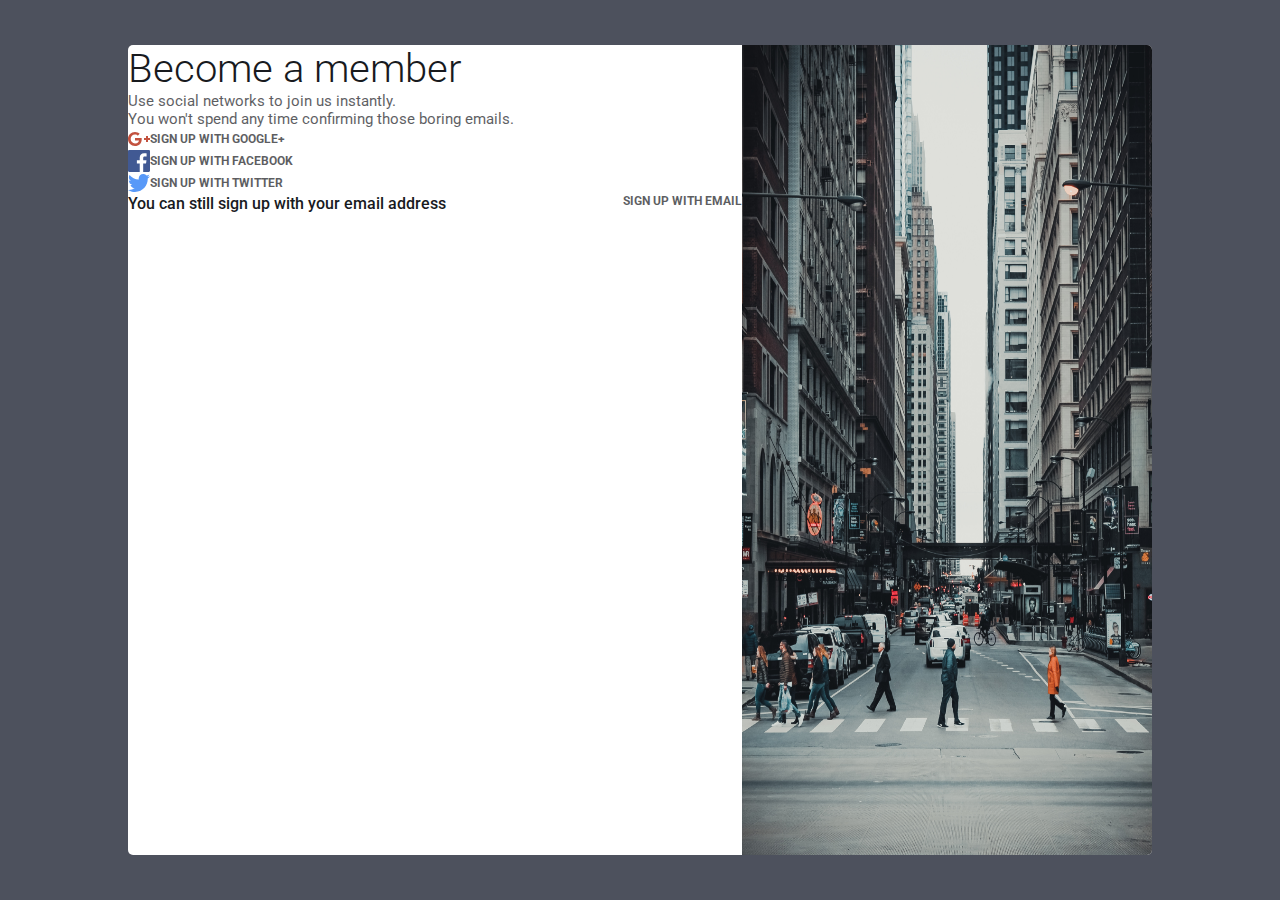
==== loop1-step6/index.html @ c2a6b4ab "Added loop1-step6 (WIP)" ====
<!DOCTYPE html>
<html lang="en">
<head>
  <meta charset="UTF-8">
  <meta name="viewport" content="width=device-width, initial-scale=1.0">
  <meta http-equiv="X-UA-Compatible" content="ie=edge">
  <title>Loop 1 - Step 6</title>
  <link href="https://fonts.googleapis.com/css?family=Roboto:300,400,500,700" rel="stylesheet">
  <link rel="stylesheet" href="./css/styles.css" />
</head>
<body>

  <main class="main-container">

    <div class="register-card">

      <div class="register-card__left">
        <h1 class="register-card__heading">Become a member</h1>
        <p class="register-card__paragraph">
          Use social networks to join us instantly.<br>
          You won't spend any time confirming those boring emails.
        </p>
        <nav class="register-card__socials">
          <a href="">
            <div class="register-card__social" aria-label="Register with google+">
              <img src="./img/googleplus.svg" alt="" class="register-card__social__icon">
              <p class="register-card__social__text">Sign up with google+</p>
            </div>
          </a>
          <a href="">
            <div class="register-card__social" aria-label="Register with facebook">
              <img src="./img/facebook.svg" alt="" class="register-card__social__icon">
              <p class="register-card__social__text">Sign up with facebook</p>
            </div>
          </a>
          <a href="">
            <div class="register-card__social" aria-label="Register with twitter">
              <img src="./img/twitter.svg" alt="" class="register-card__social__icon">
              <p class="register-card__social__text">Sign up with twitter</p>
            </div>
          </a>
        </nav>
        <div class="register-card__emails">
          <p class="register-card__reminder">You can still sign up with your email address</p>
          <a href="#" class="register-card__email" aria-label="Register with email">Sign up with email</a>
        </div>
      </div>

      <aside class="register-card__right">
        <img src="./img/side.jpg" alt="crosswalk in a city" class="register-card__image">
      </aside>

    </div>

  </main>

</body>
</html>
---- loop1-step6/css/styles.css ----
:root {
  --color-background: #4d515d;
  --color-primary: #181a1e;
  --fw-light: 300;
  --fw-regular: 400;
  --fw-medium: 500;
  --fw-bold: 700;
  --ff-primary: "Roboto", sans-serif;
}

*,
*::before,
*::after {
  box-sizing: border-box;
  margin: 0;
  padding: 0;
}

body {
  min-height: 100vh;
  min-width: 100vw;
}

a {
  text-decoration: none;
  color: inherit;
}

img {
  max-width: 100%;
}

.main-container {
  background: var(--color-background);
  width: 100vw;
  height: 100vh;
  display: grid;
  place-items: center;
}

.register-card {
  background-color: #fff;
  width: 80vw;
  height: 90vh;
  border-radius: 5px;
  color: var(--color-primary);
  font-family: var(--ff-primary);
  display: flex;
  flex-direction: row;
  overflow: hidden;
}
.register-card__left {
  display: flex;
  flex-direction: column;
  width: 60%;
}
.register-card__right {
  width: 40%;
}
.register-card__heading {
  font-size: 2.5rem;
  font-weight: var(--fw-light);
}
.register-card__paragraph {
  font-size: 0.9375rem;
  font-weight: var(--fw-regular);
  opacity: 0.7;
}
.register-card__socials {
  display: flex;
  flex-direction: column;
}
.register-card__social {
  display: flex;
  flex-direction: row;
  align-items: center;
}
.register-card__social__icon {
  width: 22px;
  height: 22px;
}
.register-card__social__text {
  text-transform: uppercase;
  font-weight: var(--fw-bold);
  opacity: 0.7;
  font-size: 0.75rem;
}
.register-card__emails {
  display: flex;
}
.register-card__reminder {
  font-weight: var(--fw-medium);
}
.register-card__email {
  margin-left: auto;
  text-transform: uppercase;
  font-weight: var(--fw-bold);
  opacity: 0.7;
  font-size: 0.75rem;
}
.register-card__image {
  width: 100%;
  height: 100%;
}/*# sourceMappingURL=styles.css.map */
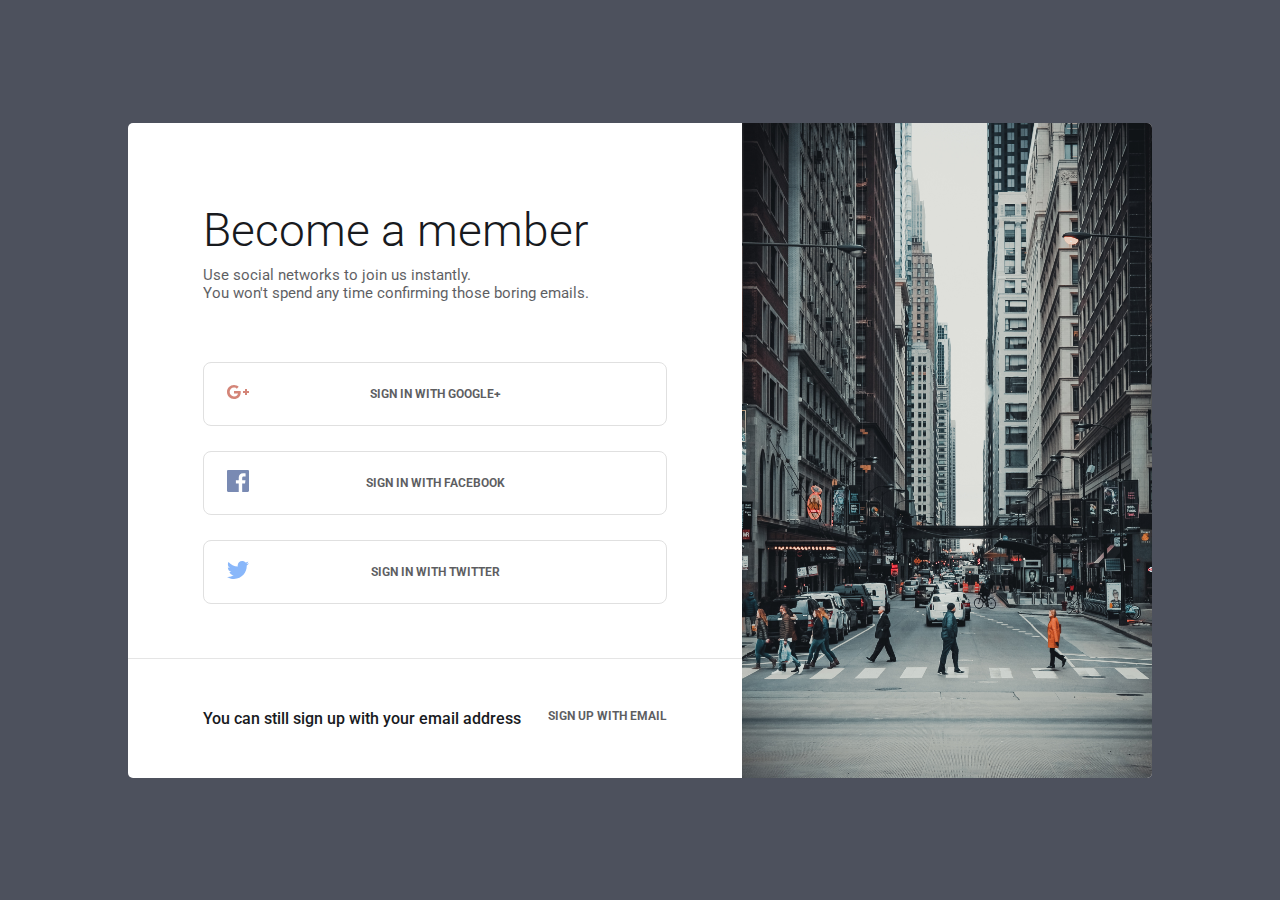
==== commit 279395b7: "Updated step 6" ====
--- a/loop1-step6/index.html
+++ b/loop1-step6/index.html
@@ -10,49 +10,41 @@
 </head>
 <body>
 
-  <main class="main-container">
+  <div class="container">
 
     <div class="register-card">
 
       <div class="register-card__left">
-        <h1 class="register-card__heading">Become a member</h1>
-        <p class="register-card__paragraph">
-          Use social networks to join us instantly.<br>
-          You won't spend any time confirming those boring emails.
-        </p>
-        <nav class="register-card__socials">
-          <a href="">
-            <div class="register-card__social" aria-label="Register with google+">
-              <img src="./img/googleplus.svg" alt="" class="register-card__social__icon">
-              <p class="register-card__social__text">Sign up with google+</p>
-            </div>
-          </a>
-          <a href="">
-            <div class="register-card__social" aria-label="Register with facebook">
-              <img src="./img/facebook.svg" alt="" class="register-card__social__icon">
-              <p class="register-card__social__text">Sign up with facebook</p>
-            </div>
-          </a>
-          <a href="">
-            <div class="register-card__social" aria-label="Register with twitter">
-              <img src="./img/twitter.svg" alt="" class="register-card__social__icon">
-              <p class="register-card__social__text">Sign up with twitter</p>
-            </div>
-          </a>
-        </nav>
-        <div class="register-card__emails">
-          <p class="register-card__reminder">You can still sign up with your email address</p>
-          <a href="#" class="register-card__email" aria-label="Register with email">Sign up with email</a>
+
+        <div class="register-card__left-top">
+          <h1 class="register-card__heading">Become a member</h1>
+          <p class="register-card__paragraph">
+            Use social networks to join us instantly.<br>
+            You won't spend any time confirming those boring emails.
+          </p>
+          <nav class="register-card__socials">
+            <a href="" class="register-card__social register-card__social--google">Sign in with google+</a>
+            <a href="" class="register-card__social register-card__social--facebook">Sign in with facebook</a>
+            <a href="" class="register-card__social register-card__social--twitter">Sign in with twitter</a>
+          </nav>
         </div>
+
+        <div class="register-card__left-bttm">
+          <div class="register-card__emails">
+            <p class="register-card__reminder">You can still sign up with your email address</p>
+            <a href="#" class="register-card__email" aria-label="Register with email">Sign up with email</a>
+          </div>
+        </div>
+
       </div>
-
+    
       <aside class="register-card__right">
         <img src="./img/side.jpg" alt="crosswalk in a city" class="register-card__image">
       </aside>
 
     </div>
 
-  </main>
+  </div>
 
 </body>
 </html>
--- a/loop1-step6/css/styles.css
+++ b/loop1-step6/css/styles.css
@@ -16,9 +16,19 @@
   padding: 0;
 }
 
+html,
 body {
-  min-height: 100vh;
-  min-width: 100vw;
+  width: 100vw;
+  height: 100vh;
+}
+@media (max-width: 767px) {
+  html,
+body {
+    min-height: -webkit-fit-content;
+    min-height: -moz-fit-content;
+    min-height: fit-content;
+    max-height: 100vh;
+  }
 }
 
 a {
@@ -30,18 +40,26 @@
   max-width: 100%;
 }
 
-.main-container {
+.container {
   background: var(--color-background);
   width: 100vw;
   height: 100vh;
   display: grid;
   place-items: center;
 }
+@media (max-width: 767px) {
+  .container {
+    min-height: -webkit-fit-content;
+    min-height: -moz-fit-content;
+    min-height: fit-content;
+    max-height: 100vh;
+  }
+}
 
 .register-card {
   background-color: #fff;
-  width: 80vw;
-  height: 90vh;
+  max-width: min(1150px, 80vw);
+  min-height: 655px;
   border-radius: 5px;
   color: var(--color-primary);
   font-family: var(--ff-primary);
@@ -54,42 +72,85 @@
   flex-direction: column;
   width: 60%;
 }
+.register-card__left-top, .register-card__left-bttm {
+  padding: 3.125em 4.6875em;
+}
+.register-card__left-bttm {
+  border-top: 1px solid rgba(0, 0, 0, 0.1);
+  margin-top: auto;
+}
+@media (max-width: 1025px) {
+  .register-card__left {
+    width: 100%;
+  }
+}
 .register-card__right {
   width: 40%;
 }
+@media (max-width: 1025px) {
+  .register-card__right {
+    display: none;
+  }
+}
 .register-card__heading {
-  font-size: 2.5rem;
+  font-size: 2.875rem;
   font-weight: var(--fw-light);
+  margin-top: 0.652173913em;
 }
 .register-card__paragraph {
   font-size: 0.9375rem;
   font-weight: var(--fw-regular);
   opacity: 0.7;
+  margin-top: 0.6em;
 }
 .register-card__socials {
   display: flex;
   flex-direction: column;
+  margin-top: 3.75em;
+  gap: 1.5625em;
 }
 .register-card__social {
-  display: flex;
+  display: inline-flex;
   flex-direction: row;
-  align-items: center;
-}
-.register-card__social__icon {
-  width: 22px;
-  height: 22px;
-}
-.register-card__social__text {
+  justify-content: center;
+  width: 100%;
+  border: 1px #d3d3d3 solid;
+  border-radius: 8px;
+  padding: 2em 1.25em;
   text-transform: uppercase;
   font-weight: var(--fw-bold);
   opacity: 0.7;
   font-size: 0.75rem;
+  position: relative;
+}
+.register-card__social--google::before {
+  content: url(../img/googleplus.svg);
+}
+.register-card__social--facebook::before {
+  content: url(../img/facebook.svg);
+}
+.register-card__social--twitter::before {
+  content: url(../img/twitter.svg);
+}
+.register-card__social::before {
+  width: 22px;
+  height: 22px;
+  position: absolute;
+  left: 5%;
+  top: 30%;
+}
+@media (max-width: 767px) {
+  .register-card__social::before {
+    content: none;
+  }
 }
 .register-card__emails {
   display: flex;
 }
 .register-card__reminder {
   font-weight: var(--fw-medium);
+  word-wrap: break-word;
+  padding-right: 1.5625em;
 }
 .register-card__email {
   margin-left: auto;
